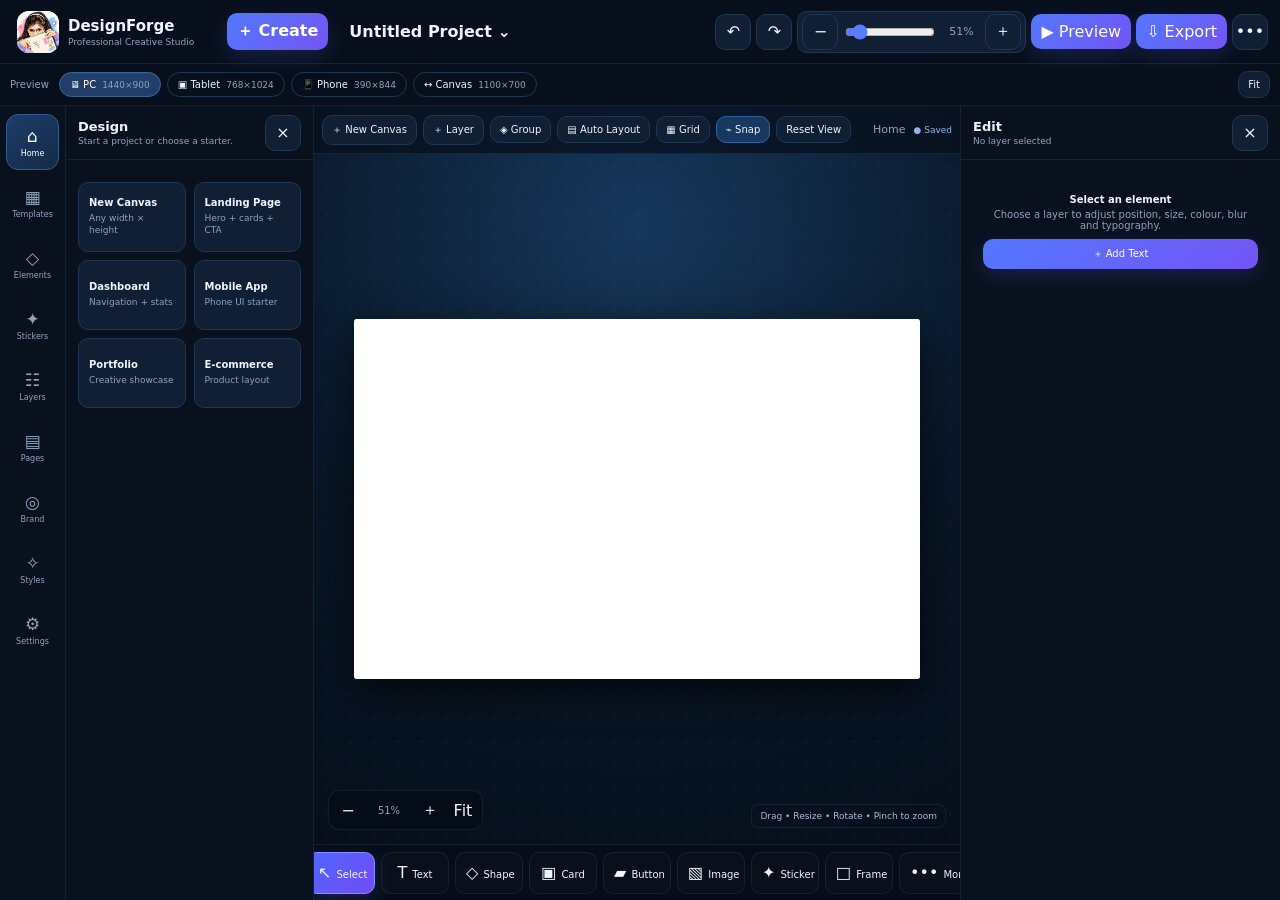
==== index.html @ 10ecf6ef "Add files via upload" ====
<!doctype html>
<html lang="en">
<head>
<meta charset="utf-8">
<meta name="viewport" content="width=device-width,initial-scale=1,viewport-fit=cover">
<meta name="theme-color" content="#07111f">
<title>DesignForge V23 • Professional Studio</title>
<link rel="stylesheet" href="style.css?v=23.0">
</head>
<body>
<div id="app">
  <header class="topbar">
    <button class="brand" id="homeBtn" aria-label="Home">
      <img id="brandLogo" src="logo.png" alt="DesignForge logo">
      <span class="brand-copy"><strong>DesignForge</strong><small>Professional Creative Studio</small></span>
    </button>
    <button class="create-top primary" id="createBtn">＋ Create</button>
    <button class="project-btn" id="projectBtn">Untitled Project <span>⌄</span></button>
    <div class="top-spacer"></div>
    <div class="top-actions">
      <button id="undoBtn" class="icon-btn" title="Undo">↶</button>
      <button id="redoBtn" class="icon-btn" title="Redo">↷</button>
      <div class="zoom-control" aria-label="Zoom">
        <button id="zoomOut" class="icon-btn">−</button>
        <input id="zoomSlider" type="range" min="25" max="300" value="100" step="1" aria-label="Canvas zoom">
        <span id="zoomValue">100%</span>
        <button id="zoomIn" class="icon-btn">＋</button>
      </div>
      <button id="previewBtn" class="primary">▶ Preview</button>
      <button id="exportBtn" class="primary">⇩ Export</button>
      <button id="moreTopBtn" class="icon-btn">•••</button>
    </div>
  </header>

  <div class="devicebar">
    <div class="device-label">Preview</div>
    <button data-device="desktop" class="device-chip active">🖥 PC <span>1440×900</span></button>
    <button data-device="tablet" class="device-chip">▣ Tablet <span>768×1024</span></button>
    <button data-device="mobile" class="device-chip">📱 Phone <span>390×844</span></button>
    <button data-device="custom" class="device-chip">↔ Canvas <span id="deviceSize">1100×700</span></button>
    <div class="device-fill"></div>
    <button id="fitBtn" class="compact-btn">Fit</button>
  </div>

  <div class="workspace">
    <aside class="left-rail" id="leftRail">
      <button class="rail-btn active" data-panel="home">⌂<span>Home</span></button>
      <button class="rail-btn" data-panel="templates">▦<span>Templates</span></button>
      <button class="rail-btn" data-panel="elements">◇<span>Elements</span></button>
      <button class="rail-btn" data-panel="stickers">✦<span>Stickers</span></button>
      <button class="rail-btn" data-panel="layers">☷<span>Layers</span></button>
      <button class="rail-btn" data-panel="pages">▤<span>Pages</span></button>
      <button class="rail-btn" data-panel="brand">◎<span>Brand</span></button>
      <button class="rail-btn" data-panel="styles">✧<span>Styles</span></button>
      <button class="rail-btn" data-panel="settings">⚙<span>Settings</span></button>
    </aside>

    <aside class="drawer library-drawer" id="libraryDrawer">
      <div class="drawer-head"><div><b id="drawerTitle">Design</b><small id="drawerDesc">Build your design</small></div><button class="icon-btn drawer-close" id="closeLibrary">×</button></div>
      <div id="libraryBody" class="drawer-body"></div>
    </aside>

    <main class="editor">
      <div class="editor-toolbar">
        <div class="toolbar-scroll">
          <button id="newCanvas" class="compact-btn">＋ New Canvas</button>
          <button id="newLayer" class="compact-btn">＋ Layer</button>
          <button id="groupBtn" class="compact-btn">◈ Group</button>
          <button id="layoutBtn" class="compact-btn">▤ Auto Layout</button>
          <button id="gridBtn" class="compact-btn">▦ Grid</button>
          <button id="snapBtn" class="compact-btn active-mini">⌁ Snap</button>
          <button id="resetViewBtn" class="compact-btn">Reset View</button>
        </div>
        <div class="editor-meta"><span id="pageName">Home</span><span id="status" class="status">● Saved</span></div>
      </div>

      <div class="viewport" id="viewport">
        <div class="stage-shadow"></div>
        <div id="canvasShell">
          <div id="canvas"><div id="objects"></div></div>
        </div>
        <div class="canvas-hud">
          <button id="hudZoomOut">−</button><span id="hudZoom">100%</span><button id="hudZoomIn">＋</button><button id="hudFit">Fit</button>
        </div>
        <div class="selection-tip">Drag • Resize • Rotate • Pinch to zoom</div>
      </div>

      <div class="mobile-dock" id="mobileDock">
        <button data-mobile="design">◇<span>Design</span></button>
        <button data-mobile="stickers">✦<span>Stickers</span></button>
        <button data-mobile="layers">☷<span>Layers</span></button>
        <button data-mobile="add" class="add-dock">＋<span>Add</span></button>
        <button data-mobile="edit">⚙<span>Edit</span></button>
      </div>

      <div class="tool-dock" id="toolDock">
        <button class="tool active" data-tool="select">↖ <span>Select</span></button>
        <button class="tool" data-tool="text">T <span>Text</span></button>
        <button class="tool" data-tool="shape">◇ <span>Shape</span></button>
        <button class="tool" data-tool="card">▣ <span>Card</span></button>
        <button class="tool" data-tool="button">▰ <span>Button</span></button>
        <button class="tool" data-tool="image">▧ <span>Image</span></button>
        <button class="tool" data-tool="sticker">✦ <span>Sticker</span></button>
        <button class="tool" data-tool="frame">□ <span>Frame</span></button>
        <button id="moreTools" class="tool">••• <span>More</span></button>
      </div>
    </main>

    <aside class="drawer inspector-drawer" id="inspectorDrawer">
      <div class="drawer-head"><div><b>Edit</b><small id="inspectorSub">No layer selected</small></div><button class="icon-btn drawer-close" id="closeInspector">×</button></div>
      <div id="inspectorBody" class="drawer-body"></div>
    </aside>
  </div>
</div>

<div id="modal" class="modal hidden" aria-hidden="true">
  <div class="modal-card">
    <div class="modal-head"><div><b id="modalTitle">DesignForge</b><small id="modalSubtitle"></small></div><button id="modalClose" class="icon-btn">×</button></div>
    <div id="modalBody" class="modal-body"></div>
  </div>
</div>
<div id="previewOverlay" class="preview-overlay hidden">
  <div class="preview-top"><b>Preview</b><button id="closePreview" class="icon-btn">×</button></div>
  <div id="previewViewport" class="preview-viewport"></div>
</div>
<div id="toast" role="status"></div>
<input id="imageInput" type="file" accept="image/*" hidden>
<input id="logoInput" type="file" accept="image/*" hidden>
<input id="projectInput" type="file" accept=".designforge,.json,application/json" hidden>
<script src="app.js?v=23.0"></script>
</body>
</html>
---- style.css ----
*{box-sizing:border-box}
:root{--bg:#07111f;--panel:#0b1728;--panel-2:#101f33;--panel-3:#13263e;--line:#213650;--line-soft:#ffffff12;--text:#edf6ff;--muted:#8ea3bd;--accent:#5c7cff;--accent-2:#78a8ff;--danger:#ef6b78;--canvas:#fff}
body.light{--bg:#edf3fa;--panel:#fff;--panel-2:#f4f8fc;--panel-3:#eaf1f8;--line:#d7e2ed;--line-soft:#1a30420f;--text:#172337;--muted:#607286;--canvas:#fff}
html,body,#app{width:100%;height:100%;margin:0;min-width:0;overflow:hidden}
body{background:var(--bg);color:var(--text);font-family:Inter,ui-sans-serif,system-ui,-apple-system,"Segoe UI",Roboto,Arial,sans-serif}
button,input,select,textarea{font:inherit}button{color:var(--text);background:var(--panel-2);border:1px solid var(--line);border-radius:10px;padding:8px 10px;cursor:pointer;transition:.15s ease}button:hover{border-color:#4772a6;background:var(--panel-3)}button:active{transform:translateY(1px)}button:disabled{opacity:.45;cursor:not-allowed}
#app{display:flex;flex-direction:column;height:100dvh}
.topbar{height:64px;flex:0 0 64px;display:flex;align-items:center;gap:10px;padding:7px 12px;background:rgba(8,16,29,.92);border-bottom:1px solid var(--line-soft);backdrop-filter:blur(20px);z-index:100}
body.light .topbar{background:rgba(255,255,255,.94)}
.brand{display:flex;align-items:center;gap:9px;background:transparent;border-color:transparent;padding:4px;min-width:205px;text-align:left}
.brand img{width:42px;height:42px;border-radius:12px;object-fit:cover;background:#fff}.brand-copy strong{display:block;font-size:15px}.brand-copy small{display:block;font-size:9px;color:var(--muted);margin-top:2px}.brand:hover{background:transparent}
.create-top{font-weight:750}.primary{color:#fff;border:0;background:linear-gradient(135deg,#5378ff,#7454f4);box-shadow:0 7px 22px #5d6cf62f}
.project-btn{background:transparent;border-color:transparent;font-weight:700;max-width:220px;overflow:hidden;text-overflow:ellipsis;white-space:nowrap}.top-spacer{flex:1;min-width:10px}.top-actions{display:flex;align-items:center;gap:5px;min-width:0}.icon-btn{width:36px;height:36px;padding:0;display:inline-grid;place-items:center}.zoom-control{display:flex;align-items:center;gap:5px;padding:2px 4px;border:1px solid var(--line);border-radius:10px;background:var(--panel-2)}.zoom-control input{width:90px;accent-color:var(--accent)}.zoom-control span{font-size:11px;min-width:38px;text-align:center;color:var(--muted)}
.devicebar{height:42px;flex:0 0 42px;display:flex;align-items:center;gap:6px;padding:4px 10px;background:rgba(6,15,27,.9);border-bottom:1px solid var(--line-soft);overflow:hidden;white-space:nowrap}.device-label{font-size:10px;color:var(--muted);padding-right:4px}.device-chip{display:flex;gap:6px;align-items:center;border-radius:999px;background:transparent;padding:6px 10px;font-size:10px;flex:0 0 auto}.device-chip span{color:var(--muted);font-size:9px}.device-chip.active{color:#fff;background:#203e67;border-color:#3a6593;box-shadow:inset 0 1px 0 #ffffff0c}.device-fill{flex:1;min-width:0}.compact-btn{padding:7px 9px;font-size:10px}.active-mini{background:#17395f;border-color:#2f639e}
.workspace{flex:1;min-height:0;min-width:0;display:grid;grid-template-columns:66px minmax(220px,248px) minmax(0,1fr) minmax(260px,320px);position:relative}
.left-rail{background:rgba(9,17,30,.9);border-right:1px solid var(--line-soft);padding:8px 6px;display:flex;flex-direction:column;gap:5px;z-index:30}.rail-btn{height:56px;border-color:transparent;background:transparent;color:var(--muted);font-size:17px;display:flex;flex-direction:column;align-items:center;justify-content:center;gap:3px;border-radius:12px}.rail-btn span{font-size:8px}.rail-btn.active{background:linear-gradient(145deg,#1c3d69,#152a47);border-color:#315b8e;color:#fff}
.drawer{background:rgba(10,18,31,.94);backdrop-filter:blur(18px);border-color:var(--line-soft);overflow:hidden;z-index:70}.library-drawer{border-right:1px solid var(--line-soft)}.inspector-drawer{border-left:1px solid var(--line-soft)}.drawer-head{height:54px;flex:0 0 54px;display:flex;align-items:center;justify-content:space-between;padding:8px 12px;border-bottom:1px solid var(--line-soft);background:rgba(10,18,31,.86);position:sticky;top:0;z-index:2}.drawer-head b{display:block;font-size:13px}.drawer-head small{display:block;color:var(--muted);font-size:9px;margin-top:2px}.drawer-body{height:calc(100% - 54px);overflow:auto;padding:12px}.drawer-body::-webkit-scrollbar{width:7px}.drawer-body::-webkit-scrollbar-thumb{background:#294560;border-radius:99px}
.editor{min-width:0;min-height:0;display:flex;flex-direction:column;background:radial-gradient(circle at 50% 15%,#17395e,#091728 52%,#050d18)}body.light .editor{background:radial-gradient(circle at 50% 15%,#dbeaff,#edf3fa 60%,#dce6f0)}
.editor-toolbar{height:48px;flex:0 0 48px;display:flex;align-items:center;gap:7px;padding:5px 8px;background:rgba(7,15,27,.72);border-bottom:1px solid var(--line-soft);backdrop-filter:blur(14px)}.toolbar-scroll{display:flex;align-items:center;gap:6px;overflow-x:auto;scrollbar-width:none;white-space:nowrap}.toolbar-scroll::-webkit-scrollbar{display:none}.editor-meta{margin-left:auto;display:flex;align-items:center;gap:8px;padding-left:8px;white-space:nowrap}.editor-meta #pageName{font-size:11px;color:var(--muted)}.status{font-size:9px;color:#8fb5e5}.status.bad{color:#ffac9f}
.viewport{position:relative;flex:1;min-height:0;min-width:0;overflow:hidden;touch-action:none;user-select:none}.stage-shadow{position:absolute;inset:0;background-image:radial-gradient(circle,#7090b21a 1px,transparent 1px);background-size:24px 24px;pointer-events:none}.stage-shadow:after{content:"";position:absolute;inset:0;background:linear-gradient(180deg,#06112008,#06112024);pointer-events:none}
#canvasShell{position:absolute;left:50%;top:50%;width:1100px;height:700px;transform-origin:center center;will-change:transform;border-radius:5px;box-shadow:0 24px 80px #000a}.canvas-scroll{pointer-events:none}
#canvas{position:absolute;inset:0;overflow:hidden;background:var(--canvas);border-radius:5px}.grid-on{background-image:linear-gradient(#8aa0b522 1px,transparent 1px),linear-gradient(90deg,#8aa0b522 1px,transparent 1px);background-size:20px 20px}#objects{position:absolute;inset:0}
.obj{position:absolute;min-width:20px;min-height:20px;user-select:none;touch-action:none;transform-origin:center;cursor:move}.obj.selected{outline:2px solid var(--accent);outline-offset:2px}.obj.locked{cursor:not-allowed}.obj.hidden{display:none}.obj.editing{outline:2px dashed var(--accent);user-select:text}.obj img{display:block}
.handle{display:none;position:absolute;width:12px;height:12px;background:#fff;border:2px solid var(--accent);border-radius:3px;z-index:10;touch-action:none}.selected .handle{display:block}.nw{left:-7px;top:-7px}.n{left:calc(50% - 6px);top:-7px}.ne{right:-7px;top:-7px}.e{right:-7px;top:calc(50% - 6px)}.se{right:-7px;bottom:-7px}.s{left:calc(50% - 6px);bottom:-7px}.sw{left:-7px;bottom:-7px}.w{left:-7px;top:calc(50% - 6px)}.rotate{left:calc(50% - 6px);top:-42px;border-radius:50%}.rotate-line{display:none;position:absolute;left:50%;top:-32px;width:1px;height:26px;background:var(--accent)}.selected .rotate-line{display:block}.touch-active .handle{width:20px;height:20px}.touch-active .rotate{top:-52px}.touch-active .rotate-line{top:-42px;height:32px}
.textobj{white-space:pre-wrap;word-break:break-word;overflow:hidden}.buttonobj{display:flex;align-items:center;justify-content:center;text-align:center}.cardobj{overflow:hidden}.imageobj,.stickerimg{width:100%;height:100%;object-fit:cover;pointer-events:none}.stickerobj{border:0!important;background:transparent!important;overflow:visible}.stickerobj .sticker-fallback{width:100%;height:100%;display:grid;place-items:center;font-size:58px;line-height:1}.frameobj{position:absolute;inset:0;border:2px dashed #3b82f6;border-radius:inherit}
.snap-guide{position:absolute;background:#6ea9ff;pointer-events:none;z-index:999}.snap-guide.v{top:0;bottom:0;width:1px}.snap-guide.h{left:0;right:0;height:1px}
.canvas-hud{position:absolute;left:14px;bottom:14px;display:flex;align-items:center;gap:3px;padding:4px;background:rgba(5,13,23,.78);border:1px solid var(--line-soft);border-radius:11px;backdrop-filter:blur(12px);z-index:4}.canvas-hud button{width:30px;height:30px;padding:0;border:0;background:transparent}.canvas-hud span{min-width:46px;text-align:center;font-size:10px;color:var(--muted)}.selection-tip{position:absolute;right:14px;bottom:16px;font-size:9px;color:#a9bbd0;background:#07111f9c;border:1px solid #ffffff10;padding:6px 8px;border-radius:8px}
.mobile-dock{display:none}.tool-dock{height:56px;flex:0 0 56px;display:flex;align-items:center;justify-content:center;gap:6px;padding:5px 8px;background:rgba(7,14,25,.9);border-top:1px solid var(--line-soft);backdrop-filter:blur(18px);overflow-x:auto;white-space:nowrap}.tool-dock::-webkit-scrollbar{display:none}.tool{height:42px;padding:5px 10px;min-width:68px;border-color:#ffffff10;background:#ffffff04}.tool span{font-size:10px}.tool.active{background:linear-gradient(135deg,#5167ff,#714bf4);border-color:#8490ff;box-shadow:0 8px 22px #5e61ec33}
.library-drawer,.inspector-drawer{transition:transform .22s ease}.library-drawer.open,.inspector-drawer.open{transform:none}
.library-card,.setting-card,.inspect-section,.sticker-card,.template-card,.layer-row{border:1px solid var(--line-soft);background:linear-gradient(145deg,#101d2e,#0d1828);border-radius:12px}.library-card,.setting-card{padding:10px}.panel-title{font-size:12px;font-weight:800}.panel-copy{font-size:10px;color:var(--muted);line-height:1.45;margin-top:4px}.search-input,.field input,.field select,.field textarea,.setting-card input,.setting-card select{width:100%;background:var(--panel-2);border:1px solid var(--line);border-radius:9px;padding:9px;color:var(--text);outline:none}.search-input:focus,.field input:focus,.field select:focus,.field textarea:focus{border-color:#5077a7;box-shadow:0 0 0 3px #5c7cff17}.panel-grid{display:grid;grid-template-columns:1fr 1fr;gap:8px;margin-top:10px}.panel-btn{min-height:70px;text-align:left;padding:10px}.panel-btn b{display:block;font-size:10px}.panel-btn small{display:block;font-size:9px;color:var(--muted);margin-top:5px;line-height:1.3}
.sticker-grid{display:grid;grid-template-columns:1fr 1fr;gap:8px}.sticker-card{min-height:112px;padding:8px;display:flex;flex-direction:column;align-items:center;justify-content:center;gap:7px;overflow:hidden}.sticker-card img{width:100%;height:70px;object-fit:contain}.sticker-card b{font-size:9px;text-align:center}.sticker-symbol{font-size:44px;line-height:1}.sticker-preview{width:100%;height:70px;display:grid;place-items:center;font-size:44px}
.layer-row{display:grid;grid-template-columns:28px 1fr auto auto auto;gap:4px;align-items:center;padding:6px;margin-bottom:5px}.layer-row.active{border-color:#3c6ea8;background:#143257}.layer-name{font-size:10px;overflow:hidden;text-overflow:ellipsis;white-space:nowrap}.tiny{width:28px;height:28px;padding:0;border:0;font-size:11px;background:transparent}.empty{padding:22px 10px;text-align:center;color:var(--muted);font-size:10px}.empty b{display:block;color:var(--text);margin-bottom:4px}.full-btn{width:100%;margin-top:8px}.danger{border-color:#5a2530;color:#ff9fa8}
.inspector-section-title{padding:4px 2px 10px}.inspector-section-title b{display:block;font-size:13px}.inspector-section-title small{display:block;color:var(--muted);font-size:9px;margin-top:3px}.inspect-section{padding:11px;margin-bottom:8px}.inspect-section h4{margin:0 0 10px;font-size:10px;letter-spacing:.08em;text-transform:uppercase;color:#a9bbd0}.field{display:block;font-size:9px;color:var(--muted);margin-bottom:10px}.field-row{display:grid;grid-template-columns:1fr 1fr;gap:8px}.field output{float:right;color:var(--text);font-size:9px;font-weight:700}.range{width:100%;accent-color:var(--accent);height:24px}.check-row{display:flex;align-items:center;gap:7px;font-size:10px;color:var(--muted);margin:8px 0}.inspect-actions{display:grid;grid-template-columns:1fr 1fr;gap:7px;padding:8px 0}.inspector-tabs{display:flex;gap:5px;margin-bottom:9px}.inspector-tabs button{flex:1;font-size:9px;padding:7px}.inspector-tabs button.active{background:#18385e;border-color:#35608e}
.modal{position:fixed;inset:0;background:#0008;display:grid;place-items:center;padding:18px;z-index:300}.modal.hidden{display:none}.modal-card{width:min(700px,100%);max-height:min(90dvh,850px);display:flex;flex-direction:column;background:var(--panel);border:1px solid var(--line);border-radius:16px;box-shadow:0 30px 90px #000b;overflow:hidden}.modal-head{display:flex;align-items:center;justify-content:space-between;padding:12px 14px;border-bottom:1px solid var(--line-soft)}.modal-head b{font-size:13px}.modal-head small{display:block;color:var(--muted);font-size:9px;margin-top:2px}.modal-body{padding:13px;overflow:auto}.option-grid,.design-grid{display:grid;grid-template-columns:repeat(3,1fr);gap:8px}.option-card{min-height:76px;text-align:left;padding:10px}.option-card b{display:block;font-size:10px}.option-card small{display:block;margin-top:5px;color:var(--muted);font-size:9px;line-height:1.35}.row{display:grid;grid-template-columns:1fr 1fr;gap:9px}.row>label{display:block}.notice{padding:10px;border:1px solid var(--line-soft);background:#ffffff04;border-radius:10px;color:var(--muted);font-size:9px;line-height:1.5}.preview-overlay{position:fixed;inset:0;background:#020712eF;z-index:500;display:flex;flex-direction:column}.preview-overlay.hidden{display:none}.preview-top{height:48px;flex:0 0 48px;display:flex;align-items:center;justify-content:space-between;padding:6px 10px;border-bottom:1px solid #ffffff12;background:#07111fe8}.preview-top b{font-size:12px}.preview-viewport{flex:1;min-height:0;position:relative;overflow:hidden;touch-action:none}.preview-stage{position:absolute;left:50%;top:50%;transform-origin:center;box-shadow:0 30px 90px #000a}.preview-stage .obj{cursor:pointer}.preview-stage .handle,.preview-stage .rotate-line{display:none!important}
.toast{display:none}.toast.show{display:block;position:fixed;left:50%;bottom:22px;transform:translateX(-50%);background:#07111feF;border:1px solid #345779;color:#fff;padding:9px 12px;border-radius:10px;font-size:10px;z-index:700;box-shadow:0 10px 35px #0008}
.previewing .topbar,.previewing .devicebar,.previewing .left-rail,.previewing .library-drawer,.previewing .inspector-drawer,.previewing .editor-toolbar,.previewing .mobile-dock,.previewing .tool-dock{display:none!important}
@media(max-width:1200px){.workspace{grid-template-columns:60px minmax(0,1fr)}.library-drawer,.inspector-drawer{position:absolute;top:0;bottom:0;width:min(340px,42vw);box-shadow:0 20px 70px #0008;transform:translateX(-110%)}.library-drawer{left:60px}.inspector-drawer{right:0;transform:translateX(110%)}.editor{grid-column:2}.editor .editor-meta{display:none}.brand{min-width:44px}.brand-copy{display:none}.project-btn{display:none}}
@media(max-width:760px){
  .topbar{height:52px;flex-basis:52px;padding:5px 7px;gap:5px}.brand{min-width:36px;width:36px}.brand img{width:34px;height:34px}.create-top{display:none}.top-spacer{display:none}.top-actions{margin-left:auto;gap:3px}.top-actions .zoom-control,.top-actions #undoBtn,.top-actions #redoBtn{display:none}.top-actions button{height:36px;min-width:36px;padding:0;font-size:10px}.top-actions .primary{min-width:58px;padding:0 8px}.devicebar{height:36px;flex-basis:36px;padding:3px 6px}.device-label{display:none}.device-chip{padding:6px 9px;font-size:9px}.device-chip span{font-size:8px}.device-fill,.devicebar>#fitBtn{display:none}
  .workspace{display:block;width:100%;height:calc(100dvh - 88px);overflow:hidden}.left-rail{display:none}.editor{width:100%;height:100%;display:flex}.editor-toolbar{height:38px;flex-basis:38px;padding:4px 6px}.editor-toolbar .toolbar-scroll{gap:4px}.editor-toolbar button{font-size:9px;padding:6px 7px}.editor-meta{display:none}.viewport{flex:1;min-height:0}.selection-tip{display:none}.canvas-hud{left:8px;bottom:8px}.tool-dock{height:47px;flex-basis:47px;justify-content:flex-start;padding:3px 5px}.tool{height:40px;min-width:62px;padding:5px 8px}.tool span{font-size:9px}.mobile-dock{height:44px;flex-basis:44px;display:flex;gap:4px;padding:3px 5px;background:rgba(7,14,25,.94);border-top:1px solid var(--line-soft);backdrop-filter:blur(16px)}.mobile-dock button{flex:1;height:38px;padding:3px 4px;font-size:16px;background:#ffffff04;border-color:#ffffff0a}.mobile-dock button span{display:block;font-size:8px}.mobile-dock .add-dock{background:linear-gradient(135deg,#5378ff,#704ff0);border:0}.library-drawer,.inspector-drawer{top:0;bottom:0;width:min(330px,90vw);border-radius:0}.library-drawer{left:0;transform:translateX(-105%)}.inspector-drawer{right:0;transform:translateX(105%)}.drawer-head{height:50px;flex-basis:50px}.drawer-body{height:calc(100% - 50px);padding:10px}.panel-grid,.sticker-grid{grid-template-columns:1fr 1fr}.option-grid,.design-grid{grid-template-columns:1fr 1fr}.modal{padding:8px}.modal-card{max-height:92dvh;border-radius:14px}.row{grid-template-columns:1fr 1fr}.zoom-control input{width:70px}
}
@media(max-width:420px){.top-actions #previewBtn{display:none}.top-actions #exportBtn{min-width:54px}.device-chip{padding:5px 7px}.editor-toolbar button{font-size:8px;padding:6px}.mobile-dock button{font-size:15px}.tool{min-width:58px;font-size:11px}}
@media(prefers-reduced-motion:reduce){*{transition:none!important;animation:none!important}}

/* V21.1 responsive interaction fixes */
.drawer-body{overscroll-behavior:contain;-webkit-overflow-scrolling:touch}
.inspector-drawer .drawer-body{padding-bottom:24px}
@media(max-width:760px){
  .library-drawer,.inspector-drawer{
    position:fixed!important;
    top:auto!important;
    bottom:calc(91px + env(safe-area-inset-bottom))!important;
    left:8px!important;
    right:8px!important;
    width:auto!important;
    max-height:min(72dvh,620px)!important;
    height:min(72dvh,620px)!important;
    border:1px solid var(--line)!important;
    border-radius:18px 18px 12px 12px!important;
    box-shadow:0 24px 80px #000b!important;
    transform:translateY(calc(100% + 24px))!important;
    z-index:180!important;
  }
  .library-drawer.open,.inspector-drawer.open{transform:translateY(0)!important}
  .drawer-head{height:52px;flex-basis:52px;border-radius:18px 18px 0 0}
  .drawer-body{height:calc(100% - 52px)!important;padding:12px!important}
  .drawer-body:before{content:"";display:block;width:42px;height:4px;border-radius:99px;background:#ffffff28;margin:0 auto 9px}
  .inspector-section-title{padding-top:0}
  .inspect-section{margin-bottom:9px}
  .range{height:32px}
  .field{margin-bottom:12px}
  .field input[type="color"]{height:42px;padding:3px}
  .field input[type="text"],.field textarea,.field select{font-size:13px}
  .mobile-dock,.tool-dock{position:relative;z-index:120}
}
@media(min-width:761px) and (max-width:1200px){
  .library-drawer{left:60px!important;width:min(360px,48vw)!important}
  .inspector-drawer{right:0!important;width:min(360px,48vw)!important}
}

/* V22 focused editing controls */
.inspector-quickbar{position:sticky;top:0;z-index:8;display:flex;gap:5px;padding:6px 0 9px;margin-bottom:8px;background:var(--panel);overflow-x:auto;scrollbar-width:none}
.inspector-quickbar::-webkit-scrollbar{display:none}
.inspector-quickbar button{flex:0 0 auto;padding:8px 11px;font-size:9px;border-radius:999px}
.inspector-quickbar button.active{background:linear-gradient(135deg,#5378ff,#704ff0);border-color:#7f91ff;color:#fff}
.inspect-section,#inspect-blur{scroll-margin-top:58px}
@media(max-width:760px){
 .inspector-drawer{z-index:260!important}
 .inspector-drawer .drawer-body{padding:10px 12px 28px!important}
 .inspect-section h4{font-size:11px;color:#d5e3f5}
 .field input[type=color]{min-height:44px}
 .field input[type=text],.field textarea,.field select{min-height:42px}
 .inspector-quickbar{margin-left:-2px;margin-right:-2px}
}

/* V23 editor-first responsive controls */
.inspector-hidden{display:none!important}
.inspector-quickbar{position:sticky;top:0;z-index:20;display:grid;grid-template-columns:repeat(5,minmax(0,1fr));gap:6px;padding:7px 0 10px;background:var(--panel)}
.inspector-quickbar button{min-height:40px;padding:7px 6px;font-weight:700}
.inspector-quickbar button.active{background:linear-gradient(135deg,#5378ff,#704ff0);border-color:#8291ff;color:#fff}
.inspect-section{scroll-margin-top:65px}
@media(max-width:760px){
  .library-drawer,.inspector-drawer{bottom:calc(92px + env(safe-area-inset-bottom))!important;max-height:min(68dvh,590px)!important;height:min(68dvh,590px)!important;z-index:420!important}
  .inspector-drawer{left:8px!important;right:8px!important;width:auto!important}
  .library-drawer{left:8px!important;right:8px!important;width:auto!important}
  .inspector-drawer .drawer-body,.library-drawer .drawer-body{padding:10px 12px 30px!important}
  .inspector-quickbar{grid-template-columns:repeat(5,1fr);margin:0 -2px 8px;padding-top:2px}
  .inspector-quickbar button{font-size:9px;min-width:0}
  .field input[type=range]{height:34px}
  .field input[type=color]{height:44px}
  .field input[type=text],.field textarea,.field select{min-height:44px;font-size:14px}
  .inspect-section h4{font-size:12px}
  body.inspector-open .mobile-dock,body.inspector-open .tool-dock{opacity:.35;pointer-events:none}
}
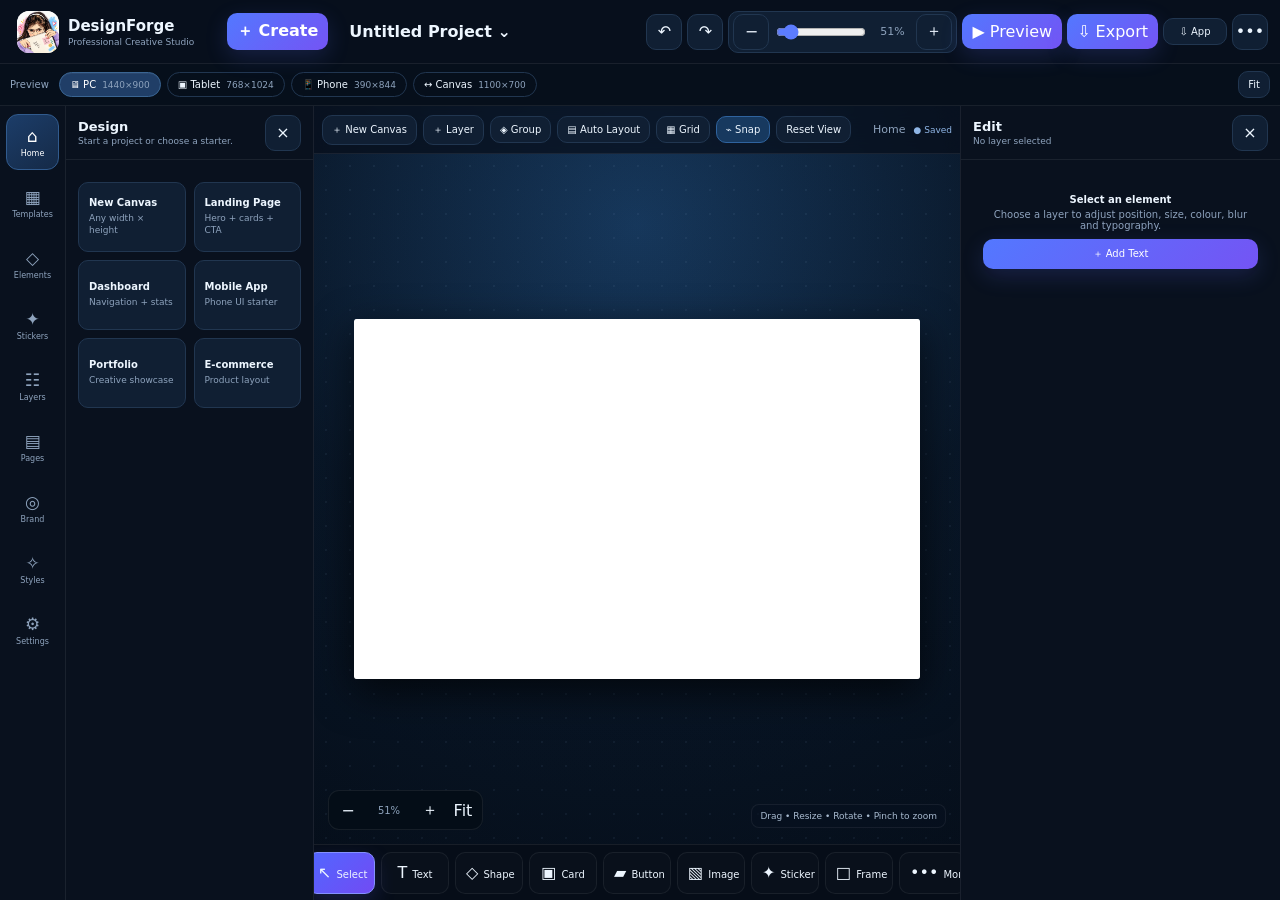
==== commit 49126b82: "Add files via upload" ====
--- a/index.html
+++ b/index.html
@@ -4,8 +4,12 @@
 <meta charset="utf-8">
 <meta name="viewport" content="width=device-width,initial-scale=1,viewport-fit=cover">
 <meta name="theme-color" content="#07111f">
-<title>DesignForge V23 • Professional Studio</title>
-<link rel="stylesheet" href="style.css?v=23.0">
+<link rel="manifest" href="manifest.webmanifest">
+<meta name="mobile-web-app-capable" content="yes">
+<meta name="apple-mobile-web-app-capable" content="yes">
+<meta name="apple-mobile-web-app-status-bar-style" content="black-translucent">
+<title>DesignForge V28 • Offline Studio</title>
+<link rel="stylesheet" href="style.css?v=28.0">
 </head>
 <body>
 <div id="app">
@@ -28,6 +32,8 @@
       </div>
       <button id="previewBtn" class="primary">▶ Preview</button>
       <button id="exportBtn" class="primary">⇩ Export</button>
+      <button id="appBtn" class="compact-btn app-btn">⇩ App</button>
+      <button id="installBtn" class="compact-btn install-btn" hidden>Install</button>
       <button id="moreTopBtn" class="icon-btn">•••</button>
     </div>
   </header>
@@ -123,10 +129,21 @@
   <div class="preview-top"><b>Preview</b><button id="closePreview" class="icon-btn">×</button></div>
   <div id="previewViewport" class="preview-viewport"></div>
 </div>
+<div id="offlineBar" class="offline-bar" hidden>Offline mode • Your local project is available on this device</div>
 <div id="toast" role="status"></div>
 <input id="imageInput" type="file" accept="image/*" hidden>
 <input id="logoInput" type="file" accept="image/*" hidden>
 <input id="projectInput" type="file" accept=".designforge,.json,application/json" hidden>
-<script src="app.js?v=23.0"></script>
+<script src="app.js?v=28.1"></script>
+<script>
+(function(){
+  if(!("serviceWorker" in navigator)) return;
+  window.addEventListener("load", function(){
+    if(location.protocol === "http:" || location.protocol === "https:"){
+      navigator.serviceWorker.register("sw.js?v=28.1").catch(function(err){ console.warn("Offline cache unavailable", err); });
+    }
+  });
+})();
+</script>
 </body>
 </html>
--- a/style.css
+++ b/style.css
@@ -112,3 +112,69 @@
   .inspect-section h4{font-size:12px}
   body.inspector-open .mobile-dock,body.inspector-open .tool-dock{opacity:.35;pointer-events:none}
 }
+
+/* V23.1 touch + mobile keyboard stability */
+.viewport,
+#canvas,
+#objects,
+.obj,
+.handle{touch-action:none;-webkit-touch-callout:none;}
+input,textarea,select,[contenteditable="true"]{touch-action:manipulation;}
+textarea,#itext{resize:vertical;line-height:1.35;-webkit-user-select:text;user-select:text;}
+@media(max-width:760px){
+  html,body,#app{height:100%;height:100dvh;}
+  .workspace{height:calc(100dvh - 88px);min-height:0;}
+  .inspector-drawer .drawer-body{padding-bottom:calc(34px + env(safe-area-inset-bottom))!important;}
+  #itext{min-height:110px!important;}
+}
+
+/* V24 touch-first direct manipulation */
+.touch-adjust-note{display:grid;gap:7px;padding:12px;border:1px solid var(--line);background:linear-gradient(135deg,#ffffff08,#ffffff03);border-radius:12px;color:var(--muted);font-size:11px;line-height:1.4;margin-bottom:10px}.touch-adjust-note b{color:var(--text);font-size:12px}.touch-adjust-note span{display:block}.obj{touch-action:none;user-select:none;-webkit-user-select:none}.handle{touch-action:none!important;-webkit-user-select:none;user-select:none}.shape-variant-line{min-height:4px}.shape-variant-ellipse{border-radius:50%!important}
+@media(max-width:760px){.touch-adjust-note{font-size:12px;padding:13px}.touch-adjust-note b{font-size:13px}.handle{width:24px;height:24px}.touch-active .rotate{top:-58px}}
+
+/* V25 selected-layer media + editable container text */
+.obj{position:absolute;overflow:visible}
+.layer-media{position:absolute;inset:0;width:100%;height:100%;z-index:1;pointer-events:none;border-radius:inherit}
+.layer-content{z-index:3;pointer-events:auto}
+.cardobj{overflow:hidden}
+.cardobj .handle,.stickerobj .handle{z-index:20;pointer-events:auto}
+.stickerobj{overflow:visible}
+
+/* V26 editor inspector: keep layer controls visible on phones */
+@media(max-width:760px){
+  .inspector-drawer{
+    position:fixed!important;
+    top:0!important;
+    bottom:0!important;
+    left:auto!important;
+    right:0!important;
+    width:min(360px,88vw)!important;
+    max-height:none!important;
+    height:100dvh!important;
+    border-radius:18px 0 0 18px!important;
+    transform:translateX(105%)!important;
+    z-index:600!important;
+    box-shadow:-24px 0 80px #000b!important;
+  }
+  .inspector-drawer.open{transform:translateX(0)!important}
+  .inspector-drawer .drawer-head{border-radius:18px 0 0 0}
+  .inspector-drawer .drawer-body{height:calc(100% - 52px)!important;padding:12px 12px 30px!important}
+  .inspector-drawer .drawer-body:before{display:none}
+  body.inspector-open .mobile-dock,body.inspector-open .tool-dock{opacity:.35;pointer-events:none}
+  .inspector-quickbar{grid-template-columns:repeat(5,minmax(72px,1fr));display:grid;overflow-x:auto}
+  .inspector-quickbar button{min-height:44px;font-size:10px}
+  #itext{font-size:16px!important;min-height:120px!important}
+}
+@media(min-width:761px){
+  .inspector-drawer{z-index:260}
+}
+/* Text inside a selected container is always above its media */
+.layer-content{pointer-events:auto!important;user-select:text}
+.cardobj .layer-content,.stickerobj .layer-content{z-index:5!important}
+
+/* V27 offline/install UI */
+.install-btn{min-width:72px}
+.offline-bar{position:fixed;left:50%;top:calc(env(safe-area-inset-top) + 8px);transform:translateX(-50%);z-index:9999;background:#172033;color:#fff;border:1px solid rgba(255,255,255,.12);border-radius:999px;padding:8px 14px;font-size:12px;box-shadow:0 8px 24px rgba(0,0,0,.28);pointer-events:none}
+@media(max-width:760px){.offline-bar{top:8px;max-width:calc(100% - 24px);white-space:nowrap;overflow:hidden;text-overflow:ellipsis}.install-btn{display:none}}
+
+.app-btn{min-width:64px}.app-download-grid{display:grid;grid-template-columns:repeat(2,minmax(0,1fr));gap:10px}.app-download-card{min-height:92px;text-align:left;padding:12px}.app-download-card b{display:block;font-size:11px}.app-download-card small{display:block;margin-top:6px;color:var(--muted);font-size:9px;line-height:1.4}@media(max-width:760px){.app-btn{min-width:48px;padding:0 7px;font-size:9px}.install-btn{display:none}.app-download-grid{grid-template-columns:1fr}.app-download-card{min-height:78px}}
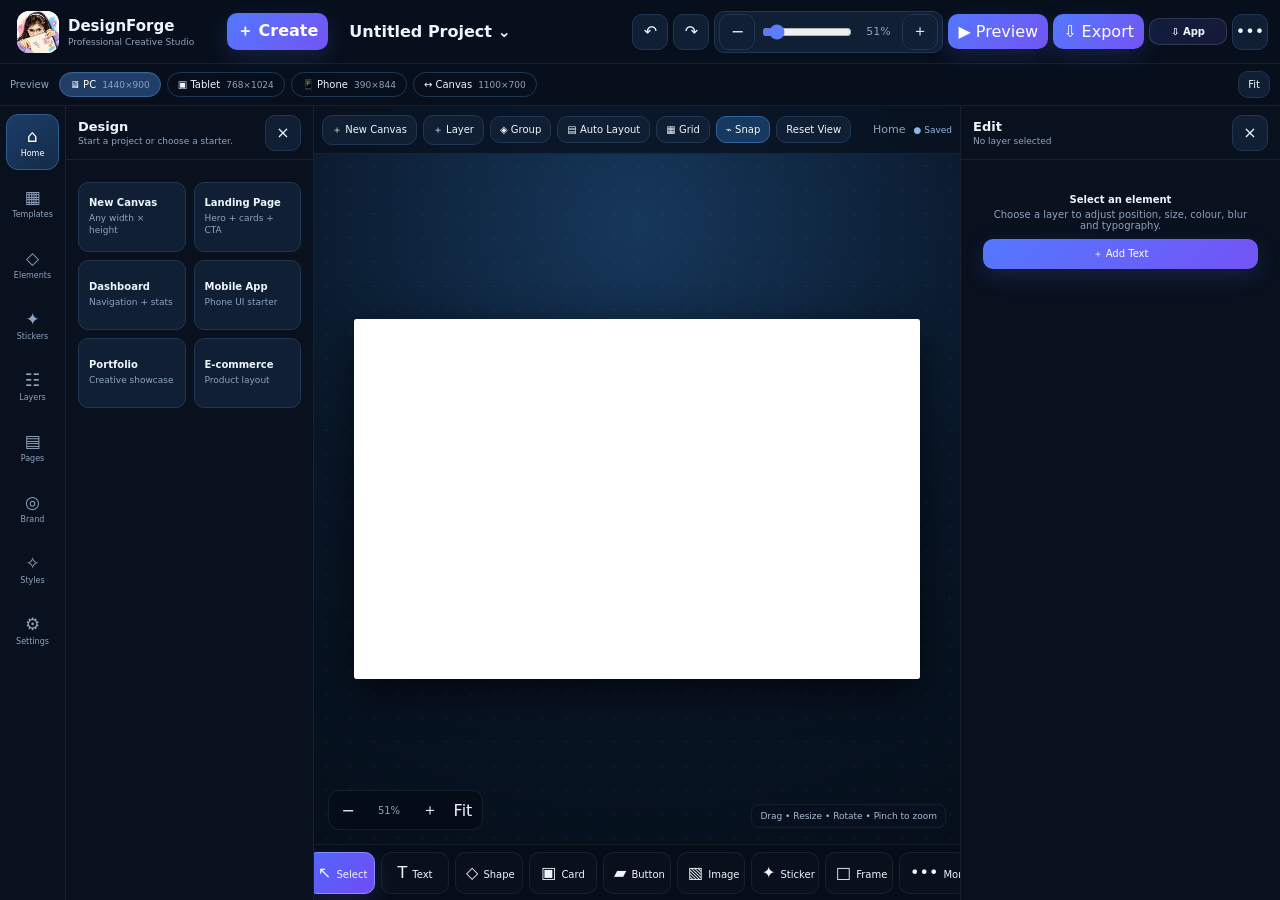
==== commit 7c179e43: "Add files via upload" ====
--- a/index.html
+++ b/index.html
@@ -5,6 +5,8 @@
 <meta name="viewport" content="width=device-width,initial-scale=1,viewport-fit=cover">
 <meta name="theme-color" content="#07111f">
 <link rel="manifest" href="manifest.webmanifest">
+<link rel="icon" type="image/png" sizes="192x192" href="icon-192.png">
+<link rel="apple-touch-icon" sizes="180x180" href="apple-touch-icon.png">
 <meta name="mobile-web-app-capable" content="yes">
 <meta name="apple-mobile-web-app-capable" content="yes">
 <meta name="apple-mobile-web-app-status-bar-style" content="black-translucent">
@@ -32,7 +34,7 @@
       </div>
       <button id="previewBtn" class="primary">▶ Preview</button>
       <button id="exportBtn" class="primary">⇩ Export</button>
-      <button id="appBtn" class="compact-btn app-btn">⇩ App</button>
+      <button id="appBtn" class="compact-btn app-btn" title="Install, download and offline options">⇩ App</button>
       <button id="installBtn" class="compact-btn install-btn" hidden>Install</button>
       <button id="moreTopBtn" class="icon-btn">•••</button>
     </div>
@@ -134,7 +136,7 @@
 <input id="imageInput" type="file" accept="image/*" hidden>
 <input id="logoInput" type="file" accept="image/*" hidden>
 <input id="projectInput" type="file" accept=".designforge,.json,application/json" hidden>
-<script src="app.js?v=28.1"></script>
+<script src="app.js?v=28.2"></script>
 <script>
 (function(){
   if(!("serviceWorker" in navigator)) return;
--- a/style.css
+++ b/style.css
@@ -177,4 +177,6 @@
 .offline-bar{position:fixed;left:50%;top:calc(env(safe-area-inset-top) + 8px);transform:translateX(-50%);z-index:9999;background:#172033;color:#fff;border:1px solid rgba(255,255,255,.12);border-radius:999px;padding:8px 14px;font-size:12px;box-shadow:0 8px 24px rgba(0,0,0,.28);pointer-events:none}
 @media(max-width:760px){.offline-bar{top:8px;max-width:calc(100% - 24px);white-space:nowrap;overflow:hidden;text-overflow:ellipsis}.install-btn{display:none}}
 
-.app-btn{min-width:64px}.app-download-grid{display:grid;grid-template-columns:repeat(2,minmax(0,1fr));gap:10px}.app-download-card{min-height:92px;text-align:left;padding:12px}.app-download-card b{display:block;font-size:11px}.app-download-card small{display:block;margin-top:6px;color:var(--muted);font-size:9px;line-height:1.4}@media(max-width:760px){.app-btn{min-width:48px;padding:0 7px;font-size:9px}.install-btn{display:none}.app-download-grid{grid-template-columns:1fr}.app-download-card{min-height:78px}}
+.app-btn{min-width:78px;font-weight:700;border-color:#ffffff20;background:linear-gradient(135deg,#5378ff22,#7c5cff22)}.app-download-grid{display:grid;grid-template-columns:repeat(2,minmax(0,1fr));gap:10px}.app-download-card{min-height:92px;text-align:left;padding:12px;cursor:pointer}.app-download-card b{display:block;font-size:11px}.app-download-card small{display:block;margin-top:6px;color:var(--muted);font-size:9px;line-height:1.4}@media(max-width:760px){.app-btn{min-width:60px;padding:0 7px;font-size:9px}.install-btn{display:none}.app-download-grid{grid-template-columns:1fr}.app-download-card{min-height:78px}}
+
+.app-hero{display:flex;align-items:center;gap:12px;padding:10px;margin-bottom:10px;border:1px solid var(--line-soft);background:#ffffff04;border-radius:12px}.app-hero img{width:64px;height:64px;border-radius:14px;object-fit:cover}.app-hero b{display:block;font-size:14px}.app-hero small{display:block;margin-top:4px;color:var(--muted);font-size:9px;line-height:1.4}
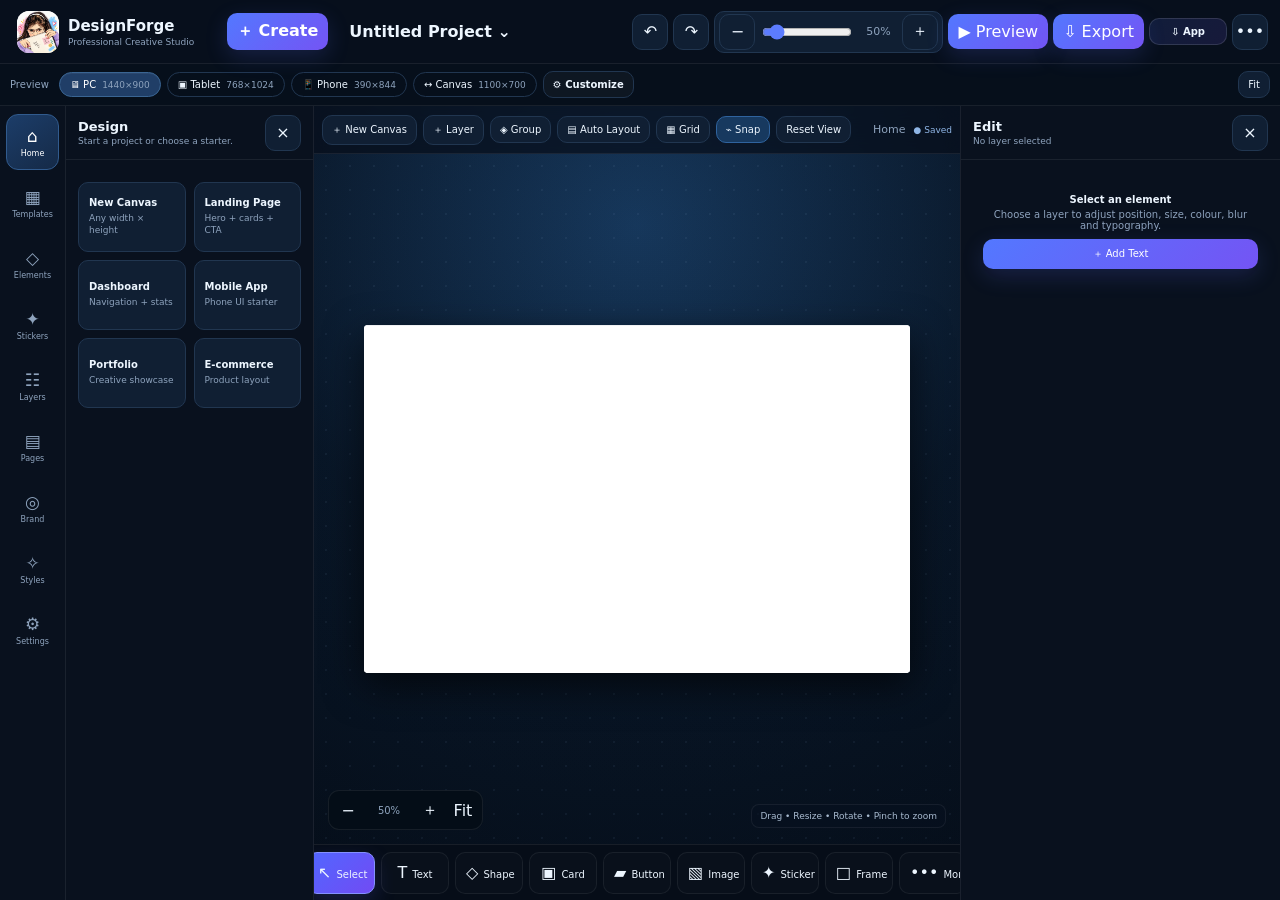
==== commit 32f8240d: "Add files via upload" ====
--- a/index.html
+++ b/index.html
@@ -10,8 +10,8 @@
 <meta name="mobile-web-app-capable" content="yes">
 <meta name="apple-mobile-web-app-capable" content="yes">
 <meta name="apple-mobile-web-app-status-bar-style" content="black-translucent">
-<title>DesignForge V28 • Offline Studio</title>
-<link rel="stylesheet" href="style.css?v=28.0">
+<title>DesignForge V29 • Canvas Studio</title>
+<link rel="stylesheet" href="style.css?v=29.0">
 </head>
 <body>
 <div id="app">
@@ -45,7 +45,7 @@
     <button data-device="desktop" class="device-chip active">🖥 PC <span>1440×900</span></button>
     <button data-device="tablet" class="device-chip">▣ Tablet <span>768×1024</span></button>
     <button data-device="mobile" class="device-chip">📱 Phone <span>390×844</span></button>
-    <button data-device="custom" class="device-chip">↔ Canvas <span id="deviceSize">1100×700</span></button>
+    <button data-device="custom" class="device-chip">↔ Canvas <span id="deviceSize">1100×700</span></button><button id="canvasCustomizeBtn" class="compact-btn canvas-customize-btn" title="Customize canvas">⚙ Customize</button>
     <div class="device-fill"></div>
     <button id="fitBtn" class="compact-btn">Fit</button>
   </div>
@@ -136,13 +136,13 @@
 <input id="imageInput" type="file" accept="image/*" hidden>
 <input id="logoInput" type="file" accept="image/*" hidden>
 <input id="projectInput" type="file" accept=".designforge,.json,application/json" hidden>
-<script src="app.js?v=28.2"></script>
+<script src="app.js?v=29.0"></script>
 <script>
 (function(){
   if(!("serviceWorker" in navigator)) return;
   window.addEventListener("load", function(){
     if(location.protocol === "http:" || location.protocol === "https:"){
-      navigator.serviceWorker.register("sw.js?v=28.1").catch(function(err){ console.warn("Offline cache unavailable", err); });
+      navigator.serviceWorker.register("sw.js?v=29.0").catch(function(err){ console.warn("Offline cache unavailable", err); });
     }
   });
 })();
--- a/style.css
+++ b/style.css
@@ -180,3 +180,10 @@
 .app-btn{min-width:78px;font-weight:700;border-color:#ffffff20;background:linear-gradient(135deg,#5378ff22,#7c5cff22)}.app-download-grid{display:grid;grid-template-columns:repeat(2,minmax(0,1fr));gap:10px}.app-download-card{min-height:92px;text-align:left;padding:12px;cursor:pointer}.app-download-card b{display:block;font-size:11px}.app-download-card small{display:block;margin-top:6px;color:var(--muted);font-size:9px;line-height:1.4}@media(max-width:760px){.app-btn{min-width:60px;padding:0 7px;font-size:9px}.install-btn{display:none}.app-download-grid{grid-template-columns:1fr}.app-download-card{min-height:78px}}
 
 .app-hero{display:flex;align-items:center;gap:12px;padding:10px;margin-bottom:10px;border:1px solid var(--line-soft);background:#ffffff04;border-radius:12px}.app-hero img{width:64px;height:64px;border-radius:14px;object-fit:cover}.app-hero b{display:block;font-size:14px}.app-hero small{display:block;margin-top:4px;color:var(--muted);font-size:9px;line-height:1.4}
+
+/* V29 Canvas Studio + Preview fixes */
+.canvas-customize-btn{font-weight:700;background:#ffffff08}
+.canvas-studio .field input,.canvas-studio .field select{width:100%;min-height:38px;padding:8px 9px;border:1px solid var(--line);border-radius:9px;background:var(--panel-2);color:var(--text)}
+.canvas-studio .field input[type=color]{padding:3px;height:42px}.canvas-presets{margin-top:10px}.canvas-actions{display:grid;grid-template-columns:auto 1fr;gap:8px;margin-top:10px}.preview-viewport{display:flex;flex-direction:column}.preview-controls{position:relative;z-index:20;flex:0 0 auto;display:flex;align-items:center;gap:6px;padding:7px 9px;overflow:auto;background:#07111fee;border-bottom:1px solid #ffffff12}.preview-controls>span{font-size:10px;color:#9fb4cc;font-weight:700;margin-right:2px}.preview-controls button{white-space:nowrap;font-size:9px;padding:7px 9px;border-radius:999px}.preview-controls button.active{background:#24466f;border-color:#4b78ac;color:#fff}.preview-controls small{font-size:8px;color:#9fb4cc}.preview-frame-wrap{position:relative;flex:1;min-height:0;overflow:hidden;display:grid;place-items:center;background:radial-gradient(circle at center,#15263d 0%,#07111f 65%)}.preview-device{position:relative;flex:0 0 auto;background:transparent;border:1px solid #ffffff20;box-shadow:0 25px 90px #000b;transform-origin:center center;overflow:hidden}.preview-stage{position:absolute;left:50%;top:50%;transform-origin:center center;overflow:hidden}.preview-stage .obj{cursor:default}
+@media(max-width:760px){.canvas-customize-btn{padding:6px 8px;font-size:9px}.preview-controls{padding:6px;gap:4px}.preview-controls button{padding:7px 8px}.preview-controls>span{display:none}.canvas-actions{grid-template-columns:1fr 1.7fr}.canvas-studio .row{grid-template-columns:1fr 1fr}}
+@media(max-width:420px){.top-actions #previewBtn{display:inline-flex;min-width:58px;padding:0 7px}.devicebar{overflow-x:auto}.device-fill{display:none}.canvas-customize-btn{font-size:8px;padding:5px 7px}}
